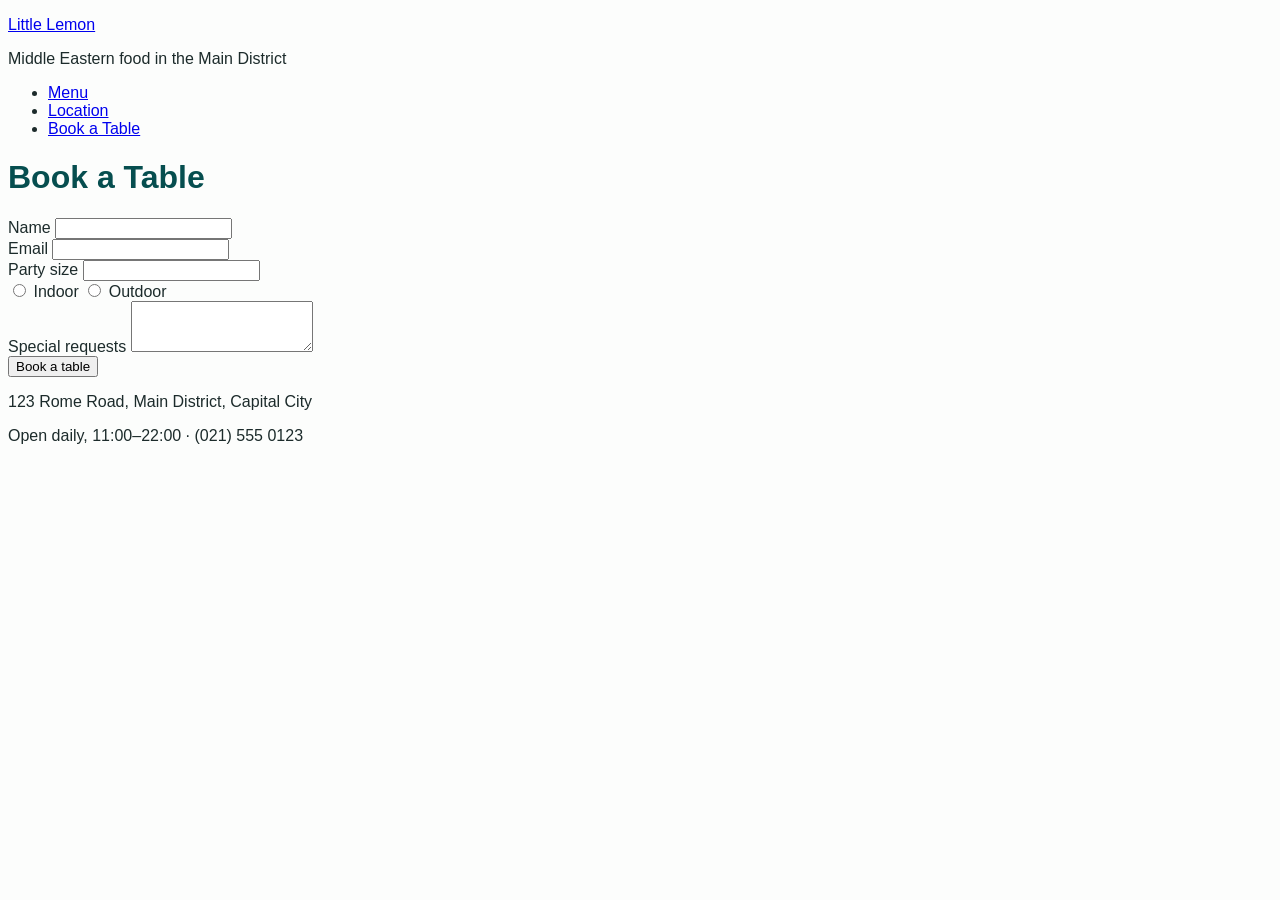
==== book.html @ ddfc77a6 "Add files via upload" ====
<!-- slide: s2-first-rules · indicator 1 · end state -->
<!DOCTYPE html>
<html>
  <head>
    <title>Book a Table</title>
    <meta name="description" content="Middle Eastern food in the Main District.">
    <meta name="author" content="Lazuardi Al-Muzaki">
    <link rel="stylesheet" href="style.css">
  </head>
  <body>
    <header>
      <p><a href="index.html">Little Lemon</a></p>
      <p>Middle Eastern food in the Main District</p>
    </header>

    <nav>
      <ul>
        <li><a href="index.html">Menu</a></li>
        <li><a href="location.html">Location</a></li>
        <li><a href="book.html">Book a Table</a></li>
      </ul>
    </nav>

    <main>
      <h1>Book a Table</h1>
      <form action="/book" method="post">
        <label for="name">Name</label>
        <input type="text" id="name" name="name">
        <br>
        <label for="email">Email</label>
        <input type="email" id="email" name="email">
        <br>
        <label for="party">Party size</label>
        <input type="number" id="party" name="party">
        <br>
        <input type="radio" id="indoor" name="seating" value="indoor">
        <label for="indoor">Indoor</label>
        <input type="radio" id="outdoor" name="seating" value="outdoor">
        <label for="outdoor">Outdoor</label>
        <br>
        <label for="requests">Special requests</label>
        <textarea id="requests" name="requests" rows="3"></textarea>
        <br>
        <input type="submit" value="Book a table">
      </form>
    </main>

    <footer>
      <p>123 Rome Road, Main District, Capital City</p>
      <p>Open daily, 11:00–22:00 · (021) 555 0123</p>
    </footer>
  </body>
</html>
---- style.css ----
/* slide: s2-first-rules · indicator 1 · end state */
/* Little Lemon — style.css
   Built in class order. Each block is added on one deck section. */

/* ===== 1. A first rule: element selectors (§2) ===== */

body {
  font-family: "Helvetica Neue", Arial, sans-serif;
  color: #1C2B2B;
  background-color: #FCFDFC;
}

h1 {
  color: #064E4F;
}

h2 {
  color: #064E4F;
}
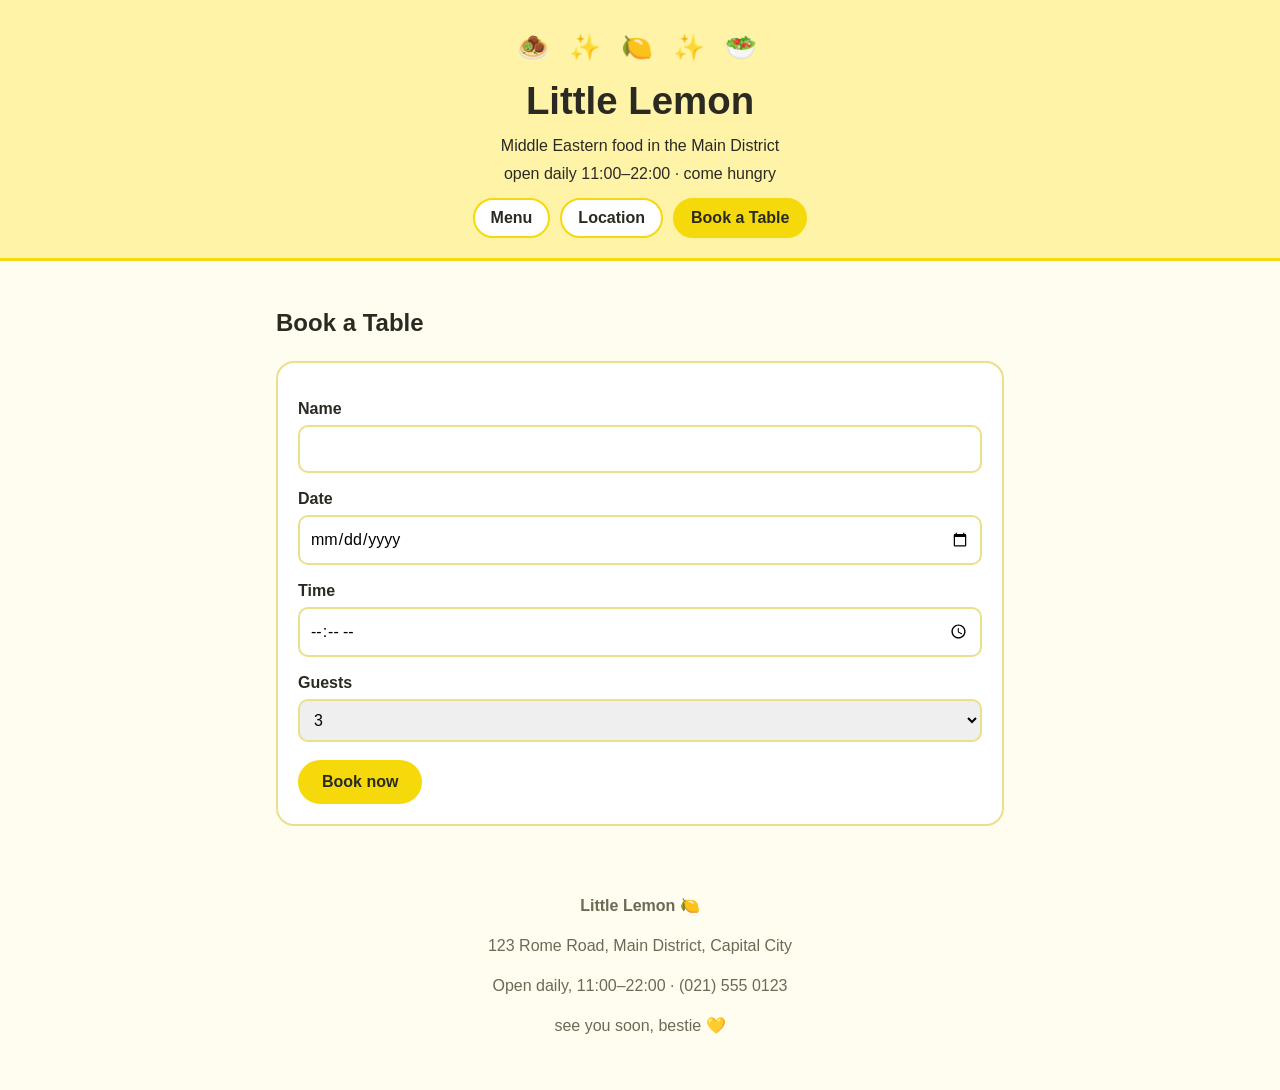
==== commit 03092210: "Add files via upload" ====
--- a/book.html
+++ b/book.html
@@ -1,53 +1,81 @@
-<!-- slide: s2-first-rules · indicator 1 · end state -->
 <!DOCTYPE html>
-<html>
-  <head>
-    <title>Book a Table</title>
-    <meta name="description" content="Middle Eastern food in the Main District.">
-    <meta name="author" content="Lazuardi Al-Muzaki">
-    <link rel="stylesheet" href="style.css">
-  </head>
-  <body>
-    <header>
-      <p><a href="index.html">Little Lemon</a></p>
-      <p>Middle Eastern food in the Main District</p>
-    </header>
-
+<html lang="en">
+<head>
+  <meta charset="UTF-8">
+  <meta name="viewport" content="width=device-width, initial-scale=1">
+  <title>Book a Table · Little Lemon</title>
+  <style>
+    :root { --lemon:#fff3a8; --lemon-deep:#f5d90a; --leaf:#2f7d4f; --ink:#2b2a22; --paper:#fffdf0; --line:#eadf8a; }
+    * { box-sizing: border-box; }
+    body { margin:0; font-family:"Trebuchet MS","Segoe UI",sans-serif; background:var(--paper); color:var(--ink); line-height:1.5; }
+    header { background:var(--lemon); text-align:center; padding:28px 16px 20px; border-bottom:3px solid var(--lemon-deep); }
+    .deco { font-size:1.6rem; letter-spacing:.4rem; }
+    header h1 { margin:6px 0 0; font-size:2.4rem; }
+    header h1 a { color:var(--ink); text-decoration:none; }
+    header p { margin:4px 0; }
+    nav { margin-top:12px; display:flex; gap:10px; justify-content:center; flex-wrap:wrap; }
+    nav a { color:var(--ink); background:#fff; border:2px solid var(--lemon-deep); border-radius:999px; padding:6px 16px; text-decoration:none; font-weight:bold; }
+    nav a:hover, nav a:focus-visible { background:var(--lemon-deep); outline:none; }
+    nav a.current { background:var(--lemon-deep); }
+    main { max-width:760px; margin:0 auto; padding:24px 16px 8px; }
+    .card { background:#fff; border:2px solid var(--line); border-radius:18px; padding:20px; margin:16px 0; }
+    table { width:100%; border-collapse:collapse; }
+    td { padding:8px 4px; border-bottom:1px solid var(--line); }
+    label { display:block; font-weight:bold; margin-top:14px; }
+    input, select { width:100%; padding:10px; margin-top:4px; border:2px solid var(--line); border-radius:10px; font:inherit; }
+    input:focus, select:focus { outline:none; border-color:var(--lemon-deep); }
+    button { margin-top:18px; background:var(--lemon-deep); color:var(--ink); border:none; border-radius:999px; padding:10px 24px; font:inherit; font-weight:bold; cursor:pointer; }
+    button:hover, button:focus-visible { background:#e0c500; }
+    #ok { display:none; background:#e6f6ea; border:2px solid var(--leaf); border-radius:12px; padding:12px 16px; margin-top:16px; }
+    footer { text-align:center; padding:28px 16px 36px; color:#6b6a55; }
+  </style>
+</head>
+<body>
+  <header>
+    <div class="deco" aria-hidden="true">🧆 ✨ 🍋 ✨ 🥗</div>
+    <h1><a href="index.html">Little Lemon</a></h1>
+    <p>Middle Eastern food in the Main District</p>
+    <p>open daily 11:00–22:00 · come hungry</p>
     <nav>
-      <ul>
-        <li><a href="index.html">Menu</a></li>
-        <li><a href="location.html">Location</a></li>
-        <li><a href="book.html">Book a Table</a></li>
-      </ul>
+      <a href="index.html">Menu</a>
+      <a href="location.html">Location</a>
+      <a href="book.html" class="current">Book a Table</a>
     </nav>
-
-    <main>
-      <h1>Book a Table</h1>
-      <form action="/book" method="post">
+  </header>
+  <main>
+    <h2>Book a Table</h2>
+    <div class="card">
+      <form id="f">
         <label for="name">Name</label>
-        <input type="text" id="name" name="name">
-        <br>
-        <label for="email">Email</label>
-        <input type="email" id="email" name="email">
-        <br>
-        <label for="party">Party size</label>
-        <input type="number" id="party" name="party">
-        <br>
-        <input type="radio" id="indoor" name="seating" value="indoor">
-        <label for="indoor">Indoor</label>
-        <input type="radio" id="outdoor" name="seating" value="outdoor">
-        <label for="outdoor">Outdoor</label>
-        <br>
-        <label for="requests">Special requests</label>
-        <textarea id="requests" name="requests" rows="3"></textarea>
-        <br>
-        <input type="submit" value="Book a table">
+        <input id="name" required>
+        <label for="date">Date</label>
+        <input id="date" type="date" required>
+        <label for="time">Time</label>
+        <input id="time" type="time" min="11:00" max="22:00" required>
+        <label for="guests">Guests</label>
+        <select id="guests">
+          <option>1</option><option>2</option><option selected>3</option><option>4</option><option>5</option><option>6+</option>
+        </select>
+        <button type="submit">Book now</button>
       </form>
-    </main>
-
-    <footer>
-      <p>123 Rome Road, Main District, Capital City</p>
-      <p>Open daily, 11:00–22:00 · (021) 555 0123</p>
-    </footer>
-  </body>
+      <div id="ok" role="status"></div>
+    </div>
+    <script>
+      document.getElementById('f').addEventListener('submit', function (e) {
+        e.preventDefault();
+        var ok = document.getElementById('ok');
+        ok.textContent = 'Thanks, ' + document.getElementById('name').value + '! Table for ' +
+          document.getElementById('guests').value + ' on ' + document.getElementById('date').value +
+          ' at ' + document.getElementById('time').value + '. See you soon 💛';
+        ok.style.display = 'block';
+      });
+    </script>
+  </main>
+  <footer>
+    <p><strong>Little Lemon 🍋</strong></p>
+    <p>123 Rome Road, Main District, Capital City</p>
+    <p>Open daily, 11:00–22:00 · (021) 555 0123</p>
+    <p>see you soon, bestie 💛</p>
+  </footer>
+</body>
 </html>
